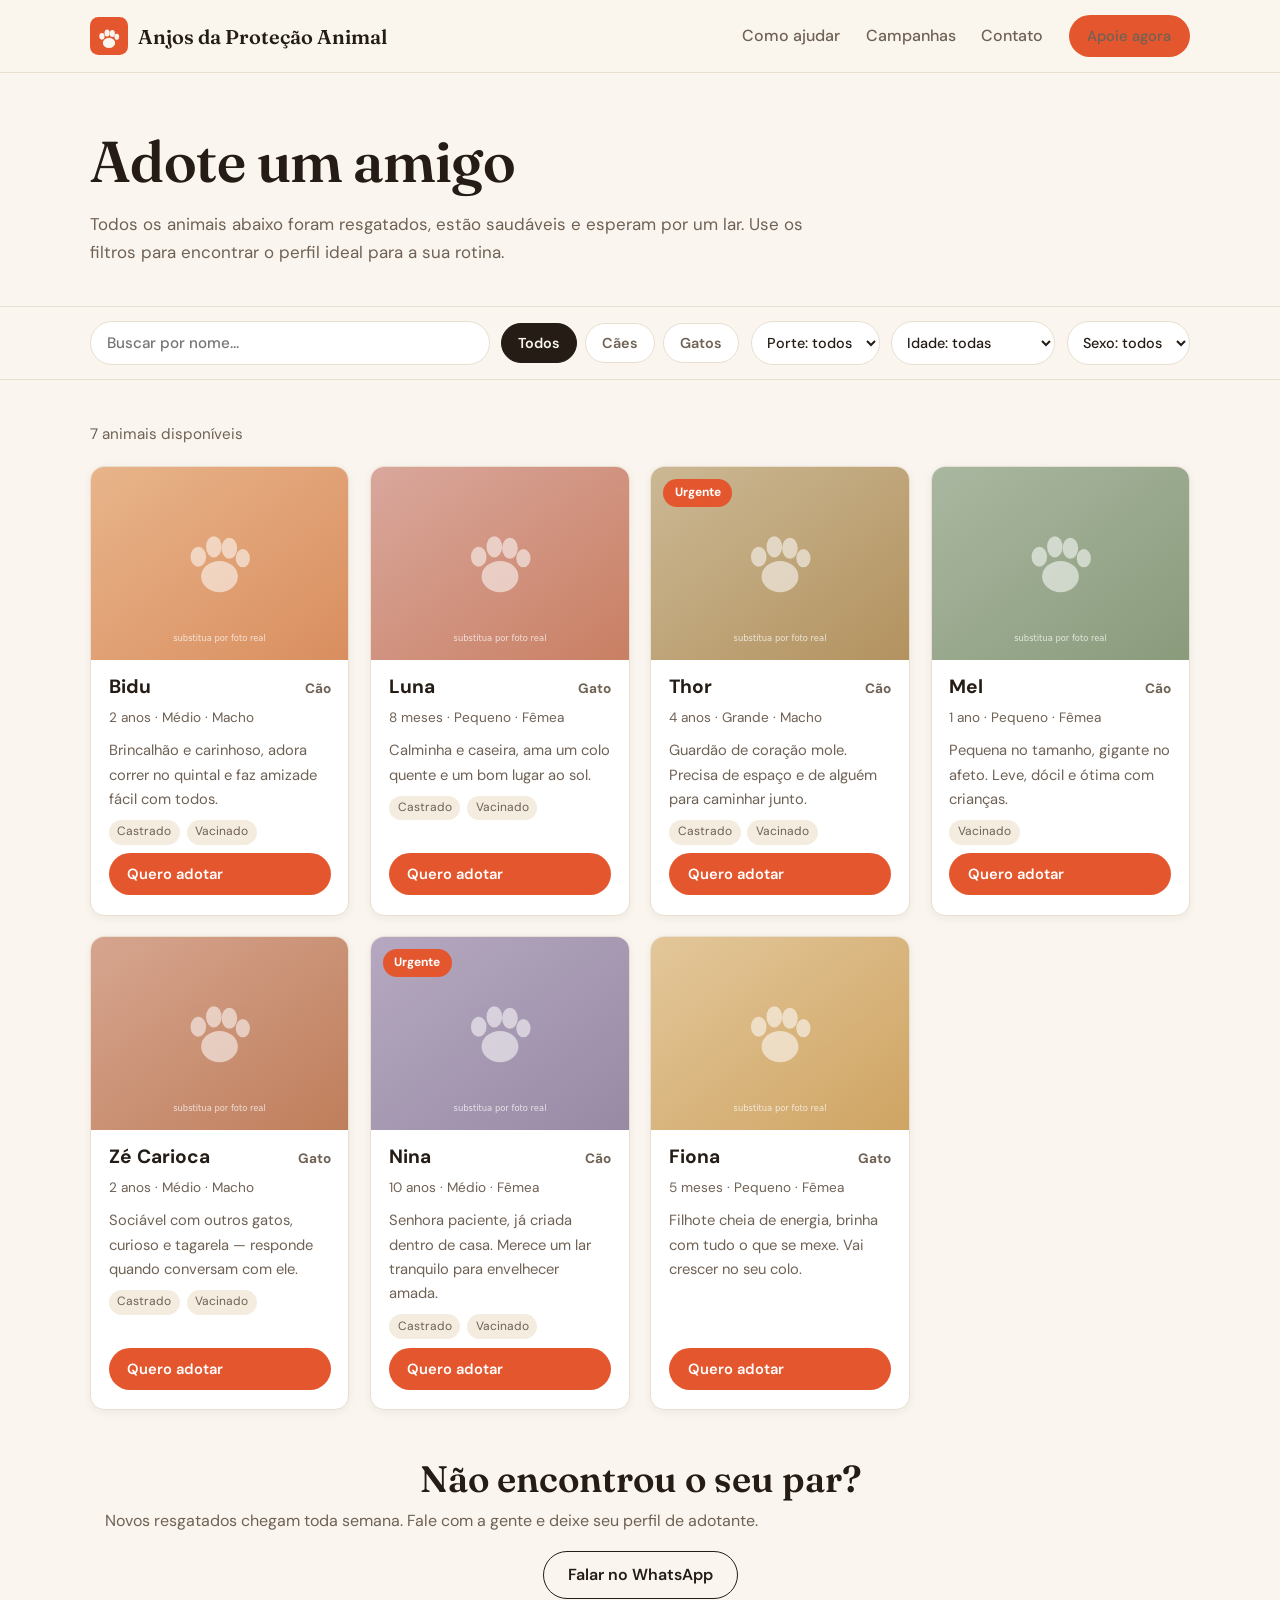
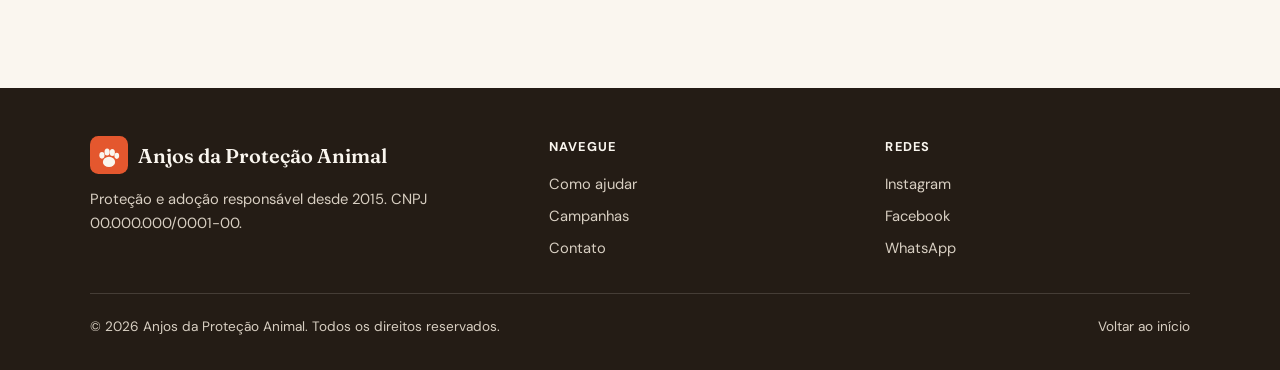
==== adocao.html @ 3531aead "Site ONG Anjos da Proteção Animal: landing page, vitrine de adoção e documentação" ====
<!DOCTYPE html>
<html lang="pt-BR">
<head>
  <meta charset="UTF-8">
  <meta name="viewport" content="width=device-width, initial-scale=1.0">
  <title>Adoções — Anjos da Proteção Animal</title>
  <meta name="description" content="Conheça os cães e gatos resgatados pela ONG que estão disponíveis para adoção responsável.">
  <link rel="icon" type="image/svg+xml" href="assets/img/favicon.svg">
  <link rel="preconnect" href="https://fonts.googleapis.com">
  <link rel="preconnect" href="https://fonts.gstatic.com" crossorigin>
  <link href="https://fonts.googleapis.com/css2?family=Fraunces:ital,wght@0,400;0,600;1,400;1,600&family=DM+Sans:wght@400;500;700&display=swap" rel="stylesheet">
  <link rel="stylesheet" href="css/style.css">
</head>
<body>

  <!-- ============ Cabeçalho ============ -->
  <header class="topo">
    <div class="container topo-inner">
      <a class="marca" href="index.html">
        <img src="assets/img/favicon.svg" alt="Logotipo da ONG">
        <span data-ong-nome>Anjos da Proteção Animal</span>
      </a>
      <nav aria-label="Navegação principal">
        <button class="btn-menu-mobile" data-btn-menu aria-expanded="false" aria-label="Abrir menu">
          <svg width="26" height="26" viewBox="0 0 24 24" fill="none" stroke="currentColor" stroke-width="2" stroke-linecap="round"><path d="M4 7h16M4 12h16M4 17h16"/></svg>
        </button>
        <ul class="menu" data-menu>
          <li><a href="index.html#como-ajudar">Como ajudar</a></li>
          <li><a href="index.html#campanhas">Campanhas</a></li>
          <li><a href="index.html#contato">Contato</a></li>
          <li><a class="btn btn-primary btn-sm" href="index.html#doar">Apoie agora</a></li>
        </ul>
      </nav>
    </div>
  </header>

  <main>
    <!-- ============ Cabeçalho da página ============ -->
    <section class="pagina-head">
      <div class="container">
        <h1>Adote um amigo</h1>
        <p class="lede">
          Todos os animais abaixo foram resgatados, estão saudáveis e esperam
          por um lar. Use os filtros para encontrar o perfil ideal para a sua rotina.
        </p>
      </div>
    </section>

    <!-- ============ Barra de filtros ============ -->
    <div class="filtros" role="search" aria-label="Filtros da vitrine de adoção">
      <div class="container filtros-inner">
        <input class="busca" data-f-busca type="search" placeholder="Buscar por nome..." aria-label="Buscar animal por nome">

        <div class="chips" role="group" aria-label="Filtrar por espécie">
          <button class="chip" data-f-especie="todos" aria-pressed="true">Todos</button>
          <button class="chip" data-f-especie="cao" aria-pressed="false">Cães</button>
          <button class="chip" data-f-especie="gato" aria-pressed="false">Gatos</button>
        </div>

        <select data-f-porte aria-label="Filtrar por porte">
          <option value="todos">Porte: todos</option>
          <option value="pequeno">Pequeno</option>
          <option value="medio">Médio</option>
          <option value="grande">Grande</option>
        </select>

        <select data-f-faixa aria-label="Filtrar por faixa de idade">
          <option value="todos">Idade: todas</option>
          <option value="filhote">Filhote (até 1 ano)</option>
          <option value="adulto">Adulto</option>
          <option value="idoso">Sênior (8+ anos)</option>
        </select>

        <select data-f-sexo aria-label="Filtrar por sexo">
          <option value="todos">Sexo: todos</option>
          <option value="femea">Fêmea</option>
          <option value="macho">Macho</option>
        </select>
      </div>
    </div>

    <!-- ============ Vitrine completa ============ -->
    <section style="padding-top:1rem">
      <div class="container">
        <p class="resultado-info" data-contador aria-live="polite">Carregando...</p>
        <!-- Cards preenchidos automaticamente por js/app.js. -->
        <div class="vitrine-grid" data-vitrine-completa>
          <div class="skeleton"></div><div class="skeleton"></div><div class="skeleton"></div>
          <div class="skeleton"></div><div class="skeleton"></div><div class="skeleton"></div>
        </div>

        <div style="margin-top:3rem;text-align:center">
          <h2 style="margin-bottom:.5rem">Não encontrou o seu par?</h2>
          <p style="color:var(--muted)">Novos resgatados chegam toda semana. Fale com a gente e deixe seu perfil de adotante.</p>
          <a class="btn btn-outline" data-whatsapp-link style="margin-top:1rem;display:inline-flex" href="#" target="_blank" rel="noopener">Falar no WhatsApp</a>
        </div>
      </div>
    </section>
  </main>

  <!-- ============ Rodapé ============ -->
  <footer class="rodape">
    <div class="container">
      <div class="rodape-grid">
        <div>
          <a class="marca" href="index.html">
            <img src="assets/img/favicon.svg" alt="">
            <span data-ong-nome>Anjos da Proteção Animal</span>
          </a>
          <p>Proteção e adoção responsável desde <span data-desde>2015</span>. CNPJ <span data-cnpj></span>.</p>
        </div>
        <div>
          <h4>Navegue</h4>
          <ul>
            <li><a href="index.html#como-ajudar">Como ajudar</a></li>
            <li><a href="index.html#campanhas">Campanhas</a></li>
            <li><a href="index.html#contato">Contato</a></li>
          </ul>
        </div>
        <div>
          <h4>Redes</h4>
          <ul>
            <li><a href="https://instagram.com/anjosdaprotecaoanimal" target="_blank" rel="noopener">Instagram</a></li>
            <li><a href="https://facebook.com/anjosdaprotecaoanimal" target="_blank" rel="noopener">Facebook</a></li>
            <li><a data-whatsapp-link href="#" target="_blank" rel="noopener">WhatsApp</a></li>
          </ul>
        </div>
      </div>
      <div class="base">
        <span>© <span data-ano-atual></span> <span data-ong-nome>Anjos da Proteção Animal</span>. Todos os direitos reservados.</span>
        <span><a href="index.html" style="text-decoration:none">Voltar ao início</a></span>
      </div>
    </div>
  </footer>

  <script src="js/config.js"></script>
  <script src="js/data.js"></script>
  <script src="js/app.js"></script>
</body>
</html>
---- css/style.css ----
/* ============================================================
   ANJOS DA PROTEÇÃO ANIMAL — folha de estilo principal
   Design system:
   - Fundo creme, acento terracota, texto marrom-tinta
   - Títulos: Fraunces | Corpo: DM Sans
   - Para trocar as cores do site, edite APENAS o bloco :root
   ============================================================ */

/* ---------- Tokens (cores, fontes, espaçamentos) ---------- */
:root {
  --bg:        #FAF6EF;   /* fundo geral */
  --surface:   #FFFFFF;   /* fundo de cards */
  --surface-2: #F3ECDF;   /* faixas alternadas */
  --ink:       #241C15;   /* texto principal */
  --muted:     #6F6154;   /* texto secundário */
  --border:    #E9DFD0;   /* bordas suaves */
  --accent:    #E4572E;   /* terracota: botões e destaques */
  --accent-strong: #C33F1B; /* terracota escuro (hover) */
  --accent-soft: #FBE9E1; /* fundo de destaque claro */
  --green:     #2E6E4E;   /* status "adotado" / sucesso */
  --green-soft: #E7F1EA;
  --radius:    14px;
  --shadow:    0 2px 10px rgba(36, 28, 21, 0.06);
  --shadow-lift: 0 10px 28px rgba(36, 28, 21, 0.12);
  --font-head: "Fraunces", Georgia, serif;
  --font-body: "DM Sans", system-ui, sans-serif;
  --container: 1100px;
}

/* ---------- Base ---------- */
* { box-sizing: border-box; margin: 0; padding: 0; }

html { scroll-behavior: smooth; }

body {
  font-family: var(--font-body);
  font-size: 1rem;
  line-height: 1.65;
  color: var(--ink);
  background: var(--bg);
  -webkit-font-smoothing: antialiased;
}

h1, h2, h3 { font-family: var(--font-head); font-weight: 600; line-height: 1.15; text-wrap: balance; }

h1 { font-size: clamp(2.3rem, 5.2vw, 3.6rem); letter-spacing: -0.01em; }
h2 { font-size: clamp(1.7rem, 3.2vw, 2.3rem); }
h3 { font-size: 1.2rem; font-family: var(--font-body); font-weight: 700; }

p  { max-width: 62ch; }
img { max-width: 100%; display: block; }
a  { color: inherit; }

section { padding: clamp(3.5rem, 7vw, 6rem) 0; }

.container {
  width: min(var(--container), 100% - 2.5rem);
  margin-inline: auto;
}

.lede { color: var(--muted); font-size: 1.06rem; margin-top: 1rem; }

.section-head { margin-bottom: 2.5rem; }
.section-head p { margin-top: 0.6rem; color: var(--muted); }

/* ---------- Botões ---------- */
.btn {
  display: inline-flex;
  align-items: center;
  gap: 0.5rem;
  min-height: 48px;
  padding: 0 1.5rem;
  border-radius: 999px;
  border: 1.5px solid transparent;
  font: 600 1rem var(--font-body);
  text-decoration: none;
  cursor: pointer;
  transition: background 0.15s ease, color 0.15s ease, border-color 0.15s ease, transform 0.15s ease;
}
.btn:active { transform: translateY(1px); }

.btn-primary { background: var(--accent); color: #fff; }
.btn-primary:hover { background: var(--accent-strong); }

.btn-outline { border-color: var(--ink); color: var(--ink); background: transparent; }
.btn-outline:hover { background: var(--ink); color: var(--bg); }

.btn-ghost { border-color: var(--border); color: var(--ink); background: var(--surface); }
.btn-ghost:hover { border-color: var(--accent); color: var(--accent); }

.btn-sm { min-height: 42px; padding: 0 1.1rem; font-size: 0.92rem; }

a:focus-visible, button:focus-visible, input:focus-visible,
select:focus-visible, textarea:focus-visible {
  outline: 3px solid var(--accent);
  outline-offset: 2px;
}

/* ---------- Cabeçalho / navegação ---------- */
.topo {
  position: sticky;
  top: 0;
  z-index: 50;
  background: rgba(250, 246, 239, 0.94);
  border-bottom: 1px solid var(--border);
}
.topo-inner {
  display: flex;
  align-items: center;
  justify-content: space-between;
  gap: 1rem;
  min-height: 72px;
}
.marca {
  display: flex;
  align-items: center;
  gap: 0.6rem;
  text-decoration: none;
  font-family: var(--font-head);
  font-weight: 600;
  font-size: 1.25rem;
}
.marca img { width: 38px; height: 38px; }

.menu {
  display: flex;
  align-items: center;
  gap: 1.6rem;
  list-style: none;
}
.menu a {
  text-decoration: none;
  font-weight: 500;
  color: var(--muted);
  transition: color 0.15s ease;
}
.menu a:hover { color: var(--ink); }

.btn-menu-mobile {
  display: none;
  background: none;
  border: none;
  padding: 0.6rem;
  cursor: pointer;
  color: var(--ink);
}
.btn-menu-mobile svg { display: block; }

/* ---------- Hero ---------- */
.hero { padding: clamp(3rem, 6vw, 5rem) 0 clamp(3rem, 6vw, 4.5rem); }
.hero-grid {
  display: grid;
  grid-template-columns: 1.15fr 0.85fr;
  gap: clamp(2rem, 5vw, 4.5rem);
  align-items: center;
}
.hero .tagline {
  display: inline-block;
  background: var(--accent-soft);
  color: var(--accent-strong);
  font-weight: 700;
  font-size: 0.85rem;
  padding: 0.3rem 0.9rem;
  border-radius: 999px;
  margin-bottom: 1.2rem;
}
.hero h1 em { font-style: italic; color: var(--accent); }
.hero-cta {
  display: flex;
  flex-wrap: wrap;
  gap: 0.9rem;
  margin-top: 2rem;
}
.hero-nota { margin-top: 1.4rem; font-size: 0.92rem; color: var(--muted); }

.hero-fig {
  display: grid;
  grid-template-columns: 1.2fr 1fr;
  grid-template-rows: 1fr 1fr;
  gap: 0.9rem;
  min-height: 420px;
}
.hero-fig figure { overflow: hidden; border-radius: var(--radius); box-shadow: var(--shadow); }
.hero-fig img { width: 100%; height: 100%; object-fit: cover; }
.hero-fig figure:first-child { grid-row: 1 / span 2; }

/* ---------- Faixa de impacto ---------- */
.impacto {
  background: var(--surface-2);
  border-block: 1px solid var(--border);
  padding: 2rem 0;
}
.impacto ul {
  list-style: none;
  display: grid;
  grid-template-columns: repeat(3, 1fr);
  gap: 1.5rem;
  text-align: center;
}
.impacto strong {
  display: block;
  font-family: var(--font-head);
  font-size: clamp(1.6rem, 3vw, 2.1rem);
  color: var(--accent);
}
.impacto span { font-size: 0.92rem; color: var(--muted); }

/* ---------- Como ajudar ---------- */
.ajudar-grid {
  display: grid;
  grid-template-columns: repeat(2, 1fr);
  gap: 1.2rem;
}
.ajudar-card {
  background: var(--surface);
  border: 1px solid var(--border);
  border-radius: var(--radius);
  padding: 1.8rem;
  box-shadow: var(--shadow);
  display: flex;
  flex-direction: column;
  gap: 0.7rem;
}
.ajudar-card.destaque {
  grid-column: 1 / -1;
  flex-direction: row;
  align-items: center;
  gap: 2rem;
  background: var(--surface);
}
.ajudar-card.destaque .ajudar-foto {
  flex: 0 0 220px;
  border-radius: var(--radius);
  overflow: hidden;
}
.ajudar-card.destaque .ajudar-foto img { height: 100%; object-fit: cover; }
.ajudar-card .rotulo {
  font-size: 0.78rem;
  font-weight: 700;
  letter-spacing: 0.08em;
  text-transform: uppercase;
  color: var(--accent);
}
.ajudar-card p { color: var(--muted); font-size: 0.97rem; }
.ajudar-card .btn { margin-top: auto; align-self: flex-start; }

/* ---------- Cards de animais (vitrine) ---------- */
.vitrine-grid {
  display: grid;
  grid-template-columns: repeat(auto-fill, minmax(250px, 1fr));
  gap: 1.3rem;
}
.card-animal {
  background: var(--surface);
  border: 1px solid var(--border);
  border-radius: var(--radius);
  overflow: hidden;
  display: flex;
  flex-direction: column;
  box-shadow: var(--shadow);
  transition: box-shadow 0.18s ease, transform 0.18s ease;
}
.card-animal:hover { box-shadow: var(--shadow-lift); transform: translateY(-3px); }
.card-animal .foto {
  position: relative;
  aspect-ratio: 4 / 3;
  background: var(--surface-2);
}
.card-animal .foto img { width: 100%; height: 100%; object-fit: cover; }
.card-animal .badge {
  position: absolute;
  top: 0.75rem;
  left: 0.75rem;
  font-size: 0.75rem;
  font-weight: 700;
  padding: 0.25rem 0.7rem;
  border-radius: 999px;
  color: #fff;
  background: var(--accent);
}
.card-animal .badge.adotado { background: var(--green); }
.card-animal .corpo { padding: 1rem 1.1rem 1.2rem; display: flex; flex-direction: column; gap: 0.55rem; flex: 1; }
.card-animal h3 { display: flex; align-items: baseline; justify-content: space-between; gap: 0.5rem; }
.card-animal .meta { font-size: 0.85rem; color: var(--muted); }
.card-animal .desc { font-size: 0.92rem; color: var(--muted); }
.card-animal .marcas { display: flex; flex-wrap: wrap; gap: 0.4rem; font-size: 0.75rem; color: var(--muted); }
.card-animal .marcas span { background: var(--surface-2); padding: 0.15rem 0.55rem; border-radius: 999px; }
.card-animal .btn { margin-top: auto; }

/* ---------- Passos da adoção ---------- */
.passos { counter-reset: passo; }
.passos ol {
  list-style: none;
  display: grid;
  grid-template-columns: repeat(4, 1fr);
  gap: 1.5rem;
}
.passos li { position: relative; padding-top: 0.4rem; }
.passos li::before {
  counter-increment: passo;
  content: counter(passo);
  display: inline-flex;
  align-items: center;
  justify-content: center;
  width: 2.2rem;
  height: 2.2rem;
  border-radius: 50%;
  background: var(--accent-soft);
  color: var(--accent-strong);
  font-weight: 700;
  margin-bottom: 0.8rem;
}
.passos h3 { font-size: 1.02rem; margin-bottom: 0.3rem; }
.passos p { font-size: 0.93rem; color: var(--muted); }

/* ---------- Campanhas ---------- */
.faixa-campanhas { background: var(--surface-2); }
.campanha-destaque {
  display: grid;
  grid-template-columns: 1.4fr 1fr;
  gap: 2rem;
  align-items: center;
  background: var(--ink);
  color: var(--bg);
  border-radius: var(--radius);
  padding: clamp(1.6rem, 4vw, 2.6rem);
  margin-bottom: 2rem;
}
.campanha-destaque .rotulo {
  font-size: 0.78rem;
  font-weight: 700;
  letter-spacing: 0.08em;
  text-transform: uppercase;
  color: #F3A085;
  margin-bottom: 0.6rem;
}
.campanha-destaque h3 { font-family: var(--font-head); font-size: clamp(1.4rem, 2.6vw, 1.9rem); font-weight: 600; }
.campanha-destaque p { margin-top: 0.7rem; color: #D8CFC2; font-size: 0.97rem; }
.campanha-destaque .btn-primary { margin-top: 1.4rem; }

.progresso { margin-top: 1.4rem; }
.progresso .barra {
  height: 10px;
  background: rgba(250, 246, 239, 0.2);
  border-radius: 999px;
  overflow: hidden;
}
.progresso .barra > span {
  display: block;
  height: 100%;
  background: var(--accent);
  border-radius: inherit;
}
.progresso small { display: block; margin-top: 0.45rem; color: #D8CFC2; }

.campanhas-lista {
  display: grid;
  grid-template-columns: repeat(auto-fit, minmax(280px, 1fr));
  gap: 1.2rem;
  list-style: none;
}
.campanhas-lista li {
  background: var(--surface);
  border: 1px solid var(--border);
  border-radius: var(--radius);
  padding: 1.4rem;
  box-shadow: var(--shadow);
}
.campanhas-lista .progresso .barra { background: var(--surface-2); }
.campanhas-lista .progresso small { color: var(--muted); }

/* ---------- Contato ---------- */
.contato-grid {
  display: grid;
  grid-template-columns: 0.9fr 1.1fr;
  gap: clamp(2rem, 5vw, 4rem);
}
.contato-info ul { list-style: none; display: grid; gap: 1.1rem; margin-top: 1.6rem; }
.contato-info li { display: flex; gap: 0.8rem; align-items: flex-start; }
.contato-info .ico {
  flex: 0 0 auto;
  width: 40px; height: 40px;
  display: grid; place-items: center;
  background: var(--accent-soft);
  border-radius: 10px;
  color: var(--accent-strong);
}
.contato-info strong { display: block; font-size: 0.95rem; }
.contato-info span { color: var(--muted); font-size: 0.92rem; }

.form-card {
  background: var(--surface);
  border: 1px solid var(--border);
  border-radius: var(--radius);
  padding: clamp(1.4rem, 3vw, 2rem);
  box-shadow: var(--shadow);
}
.form-grid { display: grid; grid-template-columns: 1fr 1fr; gap: 1rem; }
.campo { display: grid; gap: 0.35rem; }
.campo.full { grid-column: 1 / -1; }
.campo label { font-size: 0.88rem; font-weight: 600; }
.campo input, .campo select, .campo textarea {
  font: 400 0.96rem var(--font-body);
  color: var(--ink);
  background: var(--bg);
  border: 1.5px solid var(--border);
  border-radius: 10px;
  padding: 0.7rem 0.9rem;
  width: 100%;
}
.campo textarea { min-height: 130px; resize: vertical; }
.form-card .btn { margin-top: 1.2rem; }
.form-note { margin-top: 0.9rem; font-size: 0.85rem; color: var(--muted); }

/* ---------- Rodapé ---------- */
.rodape { background: var(--ink); color: #D8CFC2; padding: 3rem 0 2rem; }
.rodape-grid {
  display: grid;
  grid-template-columns: 1.4fr 1fr 1fr;
  gap: 2rem;
  margin-bottom: 2rem;
}
.rodape .marca { color: var(--bg); margin-bottom: 0.8rem; }
.rodape p { font-size: 0.92rem; }
.rodape h4 {
  font-size: 0.8rem;
  letter-spacing: 0.1em;
  text-transform: uppercase;
  color: var(--bg);
  margin-bottom: 0.9rem;
}
.rodape ul { list-style: none; display: grid; gap: 0.5rem; font-size: 0.92rem; }
.rodape a { text-decoration: none; color: #D8CFC2; }
.rodape a:hover { color: var(--bg); }
.rodape .base {
  border-top: 1px solid rgba(250, 246, 239, 0.15);
  padding-top: 1.4rem;
  display: flex;
  justify-content: space-between;
  gap: 1rem;
  flex-wrap: wrap;
  font-size: 0.85rem;
}

/* ---------- Página de adoção: filtros ---------- */
.pagina-head { padding: clamp(2.2rem, 5vw, 3.5rem) 0 clamp(1.5rem, 3vw, 2.5rem); }
.filtros {
  position: sticky;
  top: 71px;
  z-index: 40;
  background: var(--bg);
  border-block: 1px solid var(--border);
  padding: 0.9rem 0;
}
.filtros-inner {
  display: flex;
  flex-wrap: wrap;
  align-items: center;
  gap: 0.7rem;
}
.filtros .busca {
  flex: 1 1 200px;
  min-height: 44px;
  font: 500 0.95rem var(--font-body);
  color: var(--ink);
  background: var(--surface);
  border: 1.5px solid var(--border);
  border-radius: 999px;
  padding: 0 1rem;
}
.chips { display: flex; gap: 0.5rem; }
.chip {
  min-height: 40px;
  padding: 0 1rem;
  border-radius: 999px;
  border: 1.5px solid var(--border);
  background: var(--surface);
  font: 600 0.9rem var(--font-body);
  color: var(--muted);
  cursor: pointer;
  transition: all 0.15s ease;
}
.chip[aria-pressed="true"] { background: var(--ink); border-color: var(--ink); color: var(--bg); }
.filtros select {
  min-height: 44px;
  border-radius: 999px;
  border: 1.5px solid var(--border);
  background: var(--surface);
  font: 500 0.9rem var(--font-body);
  color: var(--ink);
  padding: 0 0.7rem;
}
.resultado-info { margin: 1.6rem 0 1.2rem; color: var(--muted); font-size: 0.95rem; }

.vazio {
  text-align: center;
  padding: 4rem 1rem;
  color: var(--muted);
  border: 1.5px dashed var(--border);
  border-radius: var(--radius);
}
.vazio strong { font-family: var(--font-head); font-size: 1.3rem; color: var(--ink); display: block; margin-bottom: 0.4rem; }

/* ---------- Estado vazio de carregamento ---------- */
.skeleton {
  border-radius: var(--radius);
  background: linear-gradient(100deg, var(--surface-2) 40%, #FBF8F2 50%, var(--surface-2) 60%);
  background-size: 200% 100%;
  animation: brilho 1.2s infinite;
  aspect-ratio: 4 / 5;
}
@keyframes brilho { to { background-position: -200% 0; } }

/* ---------- Animação de entrada (respeita reduced-motion) ---------- */
.reveal { opacity: 0; transform: translateY(16px); transition: opacity 0.5s ease, transform 0.5s ease; }
.reveal.visivel { opacity: 1; transform: none; }
@media (prefers-reduced-motion: reduce) {
  html { scroll-behavior: auto; }
  .reveal { opacity: 1; transform: none; transition: none; }
  .skeleton { animation: none; }
  .card-animal:hover, .btn, .btn:active { transition: none; transform: none; }
}

/* ---------- Responsivo ---------- */
@media (max-width: 900px) {
  .hero-grid, .contato-grid, .campanha-destaque { grid-template-columns: 1fr; }
  .hero-fig { min-height: 300px; }
  .passos ol { grid-template-columns: repeat(2, 1fr); }
  .ajudar-card.destaque { flex-direction: column; align-items: flex-start; gap: 1rem; }
  .ajudar-card.destaque .ajudar-foto { flex-basis: auto; width: 100%; }
  .rodape-grid { grid-template-columns: 1fr 1fr; }

  .menu {
    position: absolute;
    top: 100%;
    left: 0; right: 0;
    flex-direction: column;
    align-items: stretch;
    gap: 0;
    background: var(--bg);
    border-bottom: 1px solid var(--border);
    padding: 0.5rem 1.25rem 1rem;
    display: none;
  }
  .menu.aberto { display: flex; }
  .menu a { display: block; padding: 0.85rem 0; border-bottom: 1px solid var(--border); }
  .menu li:last-child a { border-bottom: none; }
  .menu li:last-child { margin-top: 0.8rem; }
  .btn-menu-mobile { display: block; }
}
@media (max-width: 640px) {
  .impacto ul { grid-template-columns: 1fr; gap: 1rem; }
  .ajudar-grid, .form-grid, .passos ol, .rodape-grid { grid-template-columns: 1fr; }
  .hero-fig { grid-template-columns: 1fr 1fr; grid-template-rows: 160px 160px; }
  .filtros-inner { gap: 0.5rem; }
}
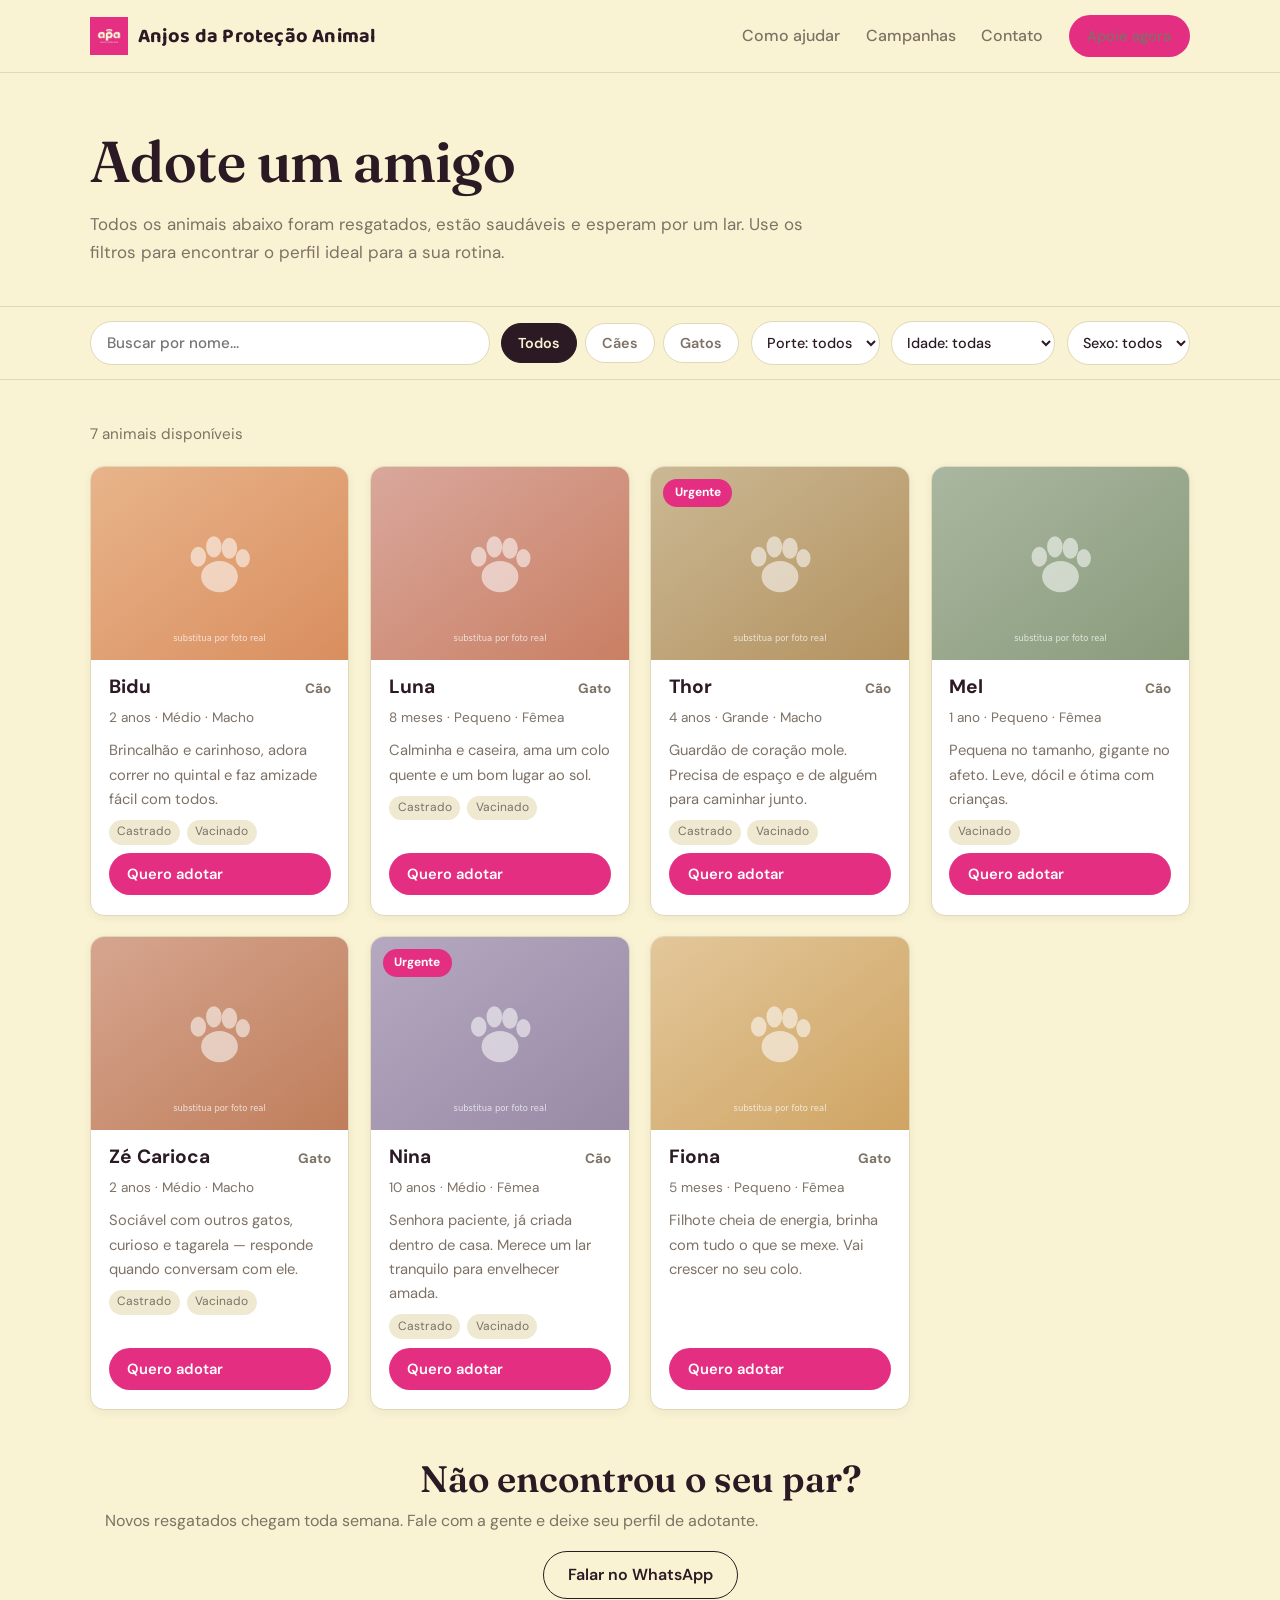
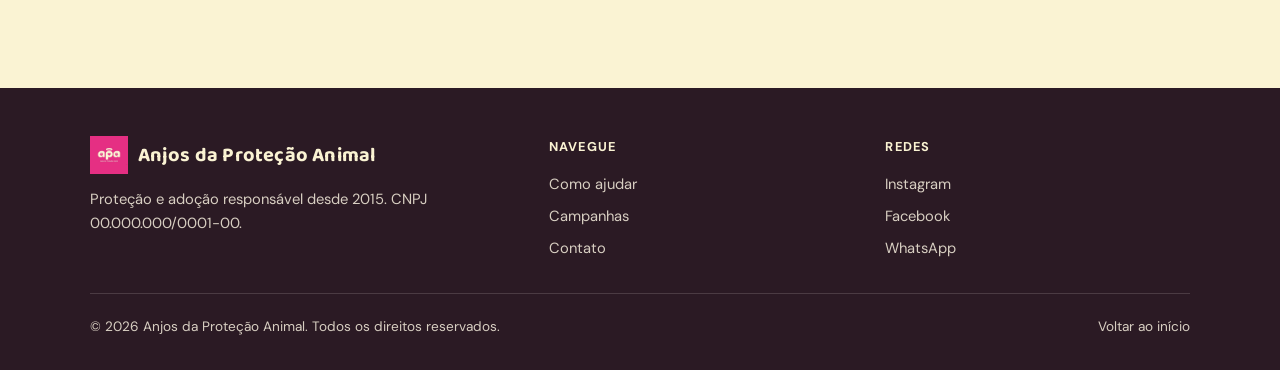
==== commit 3c68ba21: "Rebrand visual: paleta e logo extraídas da imagem oficial (magenta/creme) e fonte Baloo 2 na marca" ====
--- a/adocao.html
+++ b/adocao.html
@@ -8,7 +8,7 @@
   <link rel="icon" type="image/svg+xml" href="assets/img/favicon.svg">
   <link rel="preconnect" href="https://fonts.googleapis.com">
   <link rel="preconnect" href="https://fonts.gstatic.com" crossorigin>
-  <link href="https://fonts.googleapis.com/css2?family=Fraunces:ital,wght@0,400;0,600;1,400;1,600&family=DM+Sans:wght@400;500;700&display=swap" rel="stylesheet">
+  <link href="https://fonts.googleapis.com/css2?family=Baloo+2:wght@600;700&family=Fraunces:ital,wght@0,400;0,600;1,400;1,600&family=DM+Sans:wght@400;500;700&display=swap" rel="stylesheet">
   <link rel="stylesheet" href="css/style.css">
 </head>
 <body>
@@ -17,7 +17,7 @@
   <header class="topo">
     <div class="container topo-inner">
       <a class="marca" href="index.html">
-        <img src="assets/img/favicon.svg" alt="Logotipo da ONG">
+        <img src="assets/img/logo.webp" alt="Logotipo da ONG">
         <span data-ong-nome>Anjos da Proteção Animal</span>
       </a>
       <nav aria-label="Navegação principal">
@@ -104,7 +104,7 @@
       <div class="rodape-grid">
         <div>
           <a class="marca" href="index.html">
-            <img src="assets/img/favicon.svg" alt="">
+            <img src="assets/img/logo.webp" alt="">
             <span data-ong-nome>Anjos da Proteção Animal</span>
           </a>
           <p>Proteção e adoção responsável desde <span data-desde>2015</span>. CNPJ <span data-cnpj></span>.</p>
--- a/css/style.css
+++ b/css/style.css
@@ -1,28 +1,30 @@
 /* ============================================================
    ANJOS DA PROTEÇÃO ANIMAL — folha de estilo principal
    Design system:
-   - Fundo creme, acento terracota, texto marrom-tinta
-   - Títulos: Fraunces | Corpo: DM Sans
+   - Paleta extraída da logo: magenta #E42E82, creme #FAF3D3
+   - Marca: Baloo 2 | Títulos: Fraunces | Corpo: DM Sans
    - Para trocar as cores do site, edite APENAS o bloco :root
    ============================================================ */
 
 /* ---------- Tokens (cores, fontes, espaçamentos) ---------- */
+/* Paleta extraída da logo oficial (assets/img/logo.webp) */
 :root {
-  --bg:        #FAF6EF;   /* fundo geral */
+  --bg:        #FAF3D3;   /* fundo geral (creme da logo) */
   --surface:   #FFFFFF;   /* fundo de cards */
-  --surface-2: #F3ECDF;   /* faixas alternadas */
-  --ink:       #241C15;   /* texto principal */
-  --muted:     #6F6154;   /* texto secundário */
-  --border:    #E9DFD0;   /* bordas suaves */
-  --accent:    #E4572E;   /* terracota: botões e destaques */
-  --accent-strong: #C33F1B; /* terracota escuro (hover) */
-  --accent-soft: #FBE9E1; /* fundo de destaque claro */
+  --surface-2: #EFE9D2;   /* faixas alternadas */
+  --ink:       #2B1A24;   /* texto principal (ameixa escura) */
+  --muted:     #7E7165;   /* texto secundário */
+  --border:    #DFD8B9;   /* bordas suaves */
+  --accent:    #E42E82;   /* magenta da logo: botões e destaques */
+  --accent-strong: #B62467; /* magenta escuro (hover) */
+  --accent-soft: #FBE1ED; /* fundo de destaque claro */
   --green:     #2E6E4E;   /* status "adotado" / sucesso */
   --green-soft: #E7F1EA;
   --radius:    14px;
   --shadow:    0 2px 10px rgba(36, 28, 21, 0.06);
   --shadow-lift: 0 10px 28px rgba(36, 28, 21, 0.12);
   --font-head: "Fraunces", Georgia, serif;
+  --font-marca: "Baloo 2", var(--font-body);
   --font-body: "DM Sans", system-ui, sans-serif;
   --container: 1100px;
 }
@@ -101,7 +103,7 @@
   position: sticky;
   top: 0;
   z-index: 50;
-  background: rgba(250, 246, 239, 0.94);
+  background: rgba(250, 243, 211, 0.94);
   border-bottom: 1px solid var(--border);
 }
 .topo-inner {
@@ -116,9 +118,10 @@
   align-items: center;
   gap: 0.6rem;
   text-decoration: none;
-  font-family: var(--font-head);
-  font-weight: 600;
+  font-family: var(--font-marca);
+  font-weight: 700;
   font-size: 1.25rem;
+  letter-spacing: 0.01em;
 }
 .marca img { width: 38px; height: 38px; }
 
@@ -331,7 +334,7 @@
   font-weight: 700;
   letter-spacing: 0.08em;
   text-transform: uppercase;
-  color: #F3A085;
+  color: #F08CBA;
   margin-bottom: 0.6rem;
 }
 .campanha-destaque h3 { font-family: var(--font-head); font-size: clamp(1.4rem, 2.6vw, 1.9rem); font-weight: 600; }
@@ -504,7 +507,7 @@
 /* ---------- Estado vazio de carregamento ---------- */
 .skeleton {
   border-radius: var(--radius);
-  background: linear-gradient(100deg, var(--surface-2) 40%, #FBF8F2 50%, var(--surface-2) 60%);
+  background: linear-gradient(100deg, var(--surface-2) 40%, #FDFAEB 50%, var(--surface-2) 60%);
   background-size: 200% 100%;
   animation: brilho 1.2s infinite;
   aspect-ratio: 4 / 5;
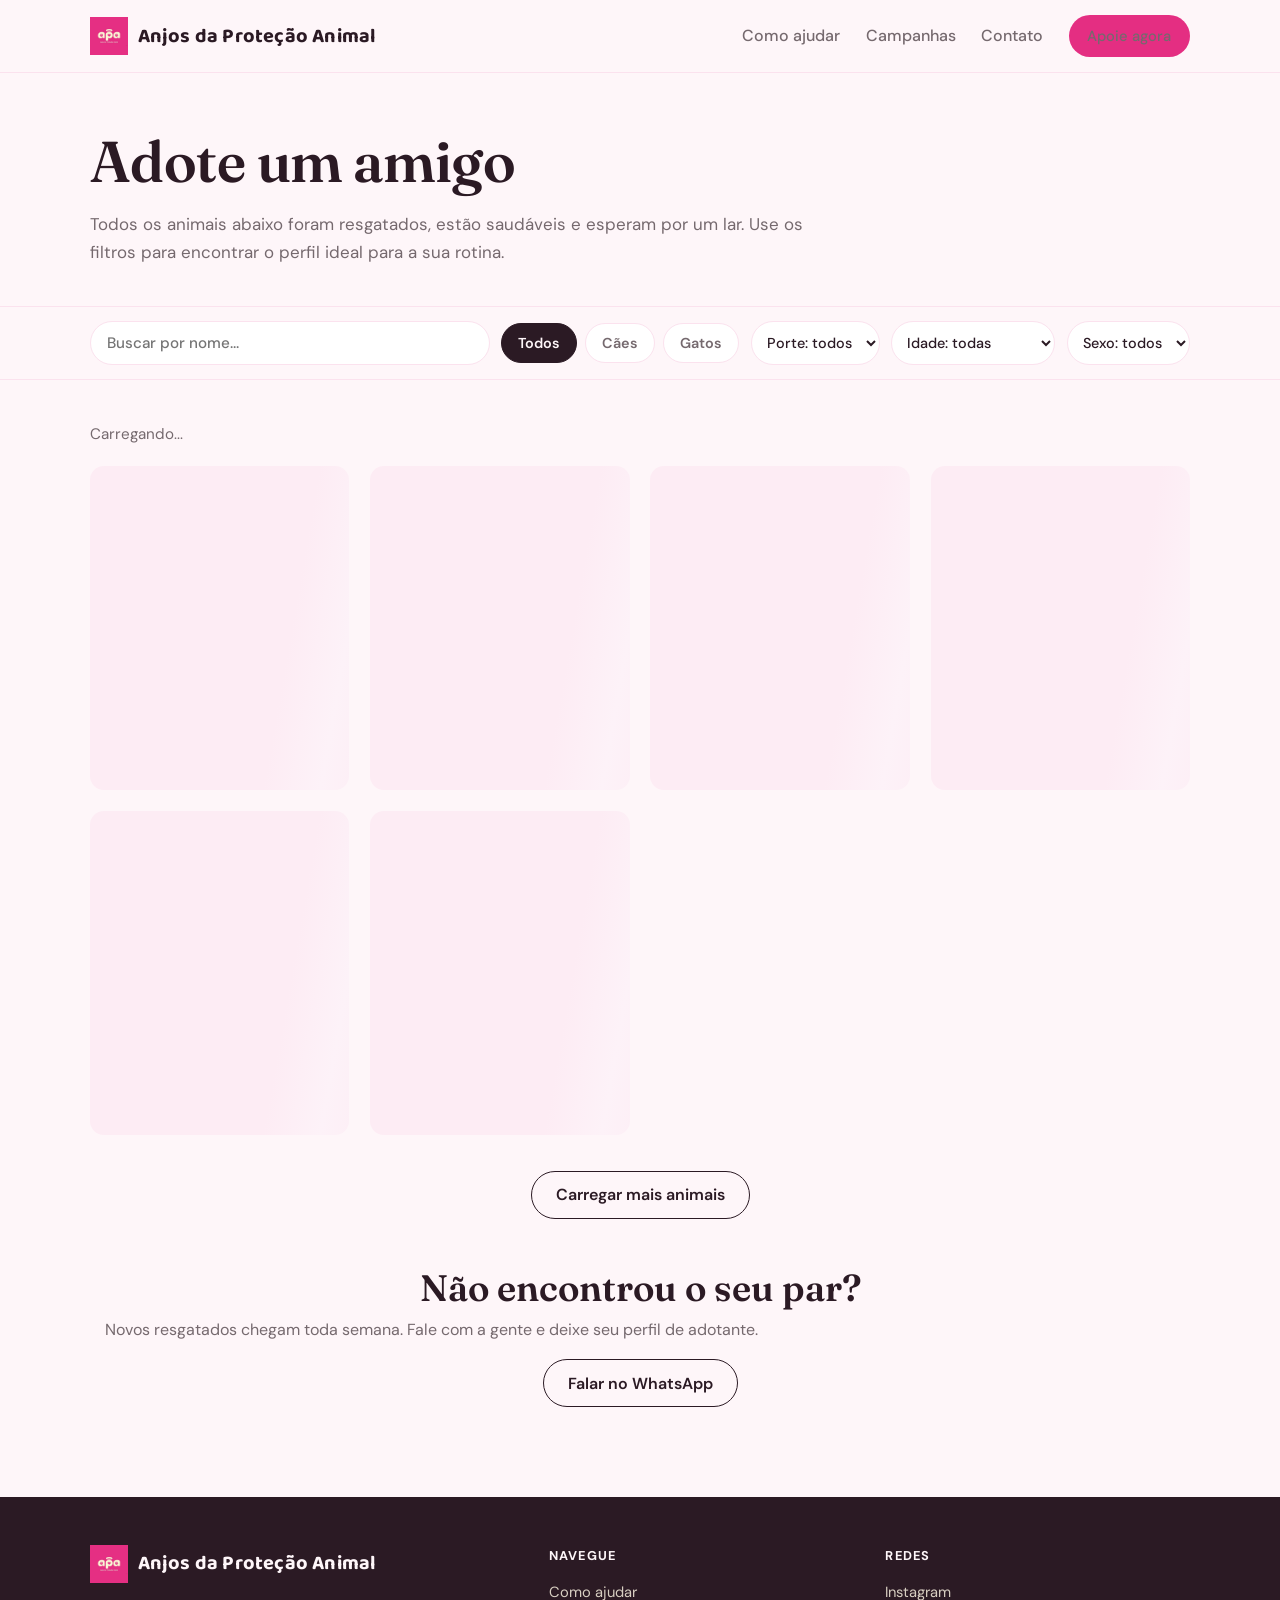
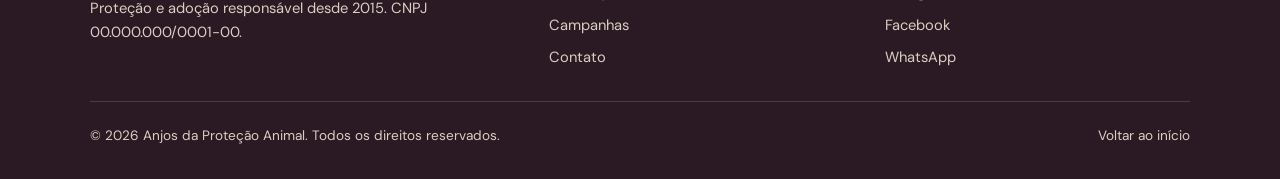
==== commit 27b18d61: "Cards com dados relevantes não sensíveis, manifesto de fotos com botão de adicionar fotografia, CTA " ====
--- a/adocao.html
+++ b/adocao.html
@@ -83,10 +83,14 @@
     <section style="padding-top:1rem">
       <div class="container">
         <p class="resultado-info" data-contador aria-live="polite">Carregando...</p>
-        <!-- Cards preenchidos automaticamente por js/app.js. -->
+        <!-- Cards preenchidos automaticamente por js/app.js, em lotes
+             (12 por vez) para não sobrecarregar a página. -->
         <div class="vitrine-grid" data-vitrine-completa>
           <div class="skeleton"></div><div class="skeleton"></div><div class="skeleton"></div>
           <div class="skeleton"></div><div class="skeleton"></div><div class="skeleton"></div>
+        </div>
+        <div class="vitrine-rodape">
+          <button class="btn btn-outline" type="button" data-btn-carregar-mais hidden>Carregar mais animais</button>
         </div>
 
         <div style="margin-top:3rem;text-align:center">
--- a/css/style.css
+++ b/css/style.css
@@ -1,7 +1,7 @@
 /* ============================================================
    ANJOS DA PROTEÇÃO ANIMAL — folha de estilo principal
    Design system:
-   - Paleta extraída da logo: magenta #E42E82, creme #FAF3D3
+   - Paleta extraída da logo: magenta #E42E82 sobre fundo rosado suave
    - Marca: Baloo 2 | Títulos: Fraunces | Corpo: DM Sans
    - Para trocar as cores do site, edite APENAS o bloco :root
    ============================================================ */
@@ -9,12 +9,12 @@
 /* ---------- Tokens (cores, fontes, espaçamentos) ---------- */
 /* Paleta extraída da logo oficial (assets/img/logo.webp) */
 :root {
-  --bg:        #FAF3D3;   /* fundo geral (creme da logo) */
+  --bg:        #FEF6F9;   /* fundo geral (branco rosado suave) */
   --surface:   #FFFFFF;   /* fundo de cards */
-  --surface-2: #EFE9D2;   /* faixas alternadas */
+  --surface-2: #FDECF4;   /* faixas alternadas */
   --ink:       #2B1A24;   /* texto principal (ameixa escura) */
-  --muted:     #7E7165;   /* texto secundário */
-  --border:    #DFD8B9;   /* bordas suaves */
+  --muted:     #75696E;   /* texto secundário */
+  --border:    #FBE2EE;   /* bordas suaves */
   --accent:    #E42E82;   /* magenta da logo: botões e destaques */
   --accent-strong: #B62467; /* magenta escuro (hover) */
   --accent-soft: #FBE1ED; /* fundo de destaque claro */
@@ -103,7 +103,7 @@
   position: sticky;
   top: 0;
   z-index: 50;
-  background: rgba(250, 243, 211, 0.94);
+  background: rgba(254, 246, 249, 0.94);
   border-bottom: 1px solid var(--border);
 }
 .topo-inner {
@@ -242,7 +242,7 @@
   font-weight: 700;
   letter-spacing: 0.08em;
   text-transform: uppercase;
-  color: var(--accent);
+  color: var(--accent-strong);
 }
 .ajudar-card p { color: var(--muted); font-size: 0.97rem; }
 .ajudar-card .btn { margin-top: auto; align-self: flex-start; }
@@ -288,7 +288,24 @@
 .card-animal .desc { font-size: 0.92rem; color: var(--muted); }
 .card-animal .marcas { display: flex; flex-wrap: wrap; gap: 0.4rem; font-size: 0.75rem; color: var(--muted); }
 .card-animal .marcas span { background: var(--surface-2); padding: 0.15rem 0.55rem; border-radius: 999px; }
-.card-animal .btn { margin-top: auto; }
+.card-animal .card-acoes {
+  margin-top: auto;
+  display: flex;
+  flex-wrap: wrap;
+  gap: 0.5rem;
+}
+.card-animal .marcas .sem-foto {
+  background: var(--accent-soft);
+  color: var(--accent-strong);
+  font-weight: 600;
+}
+
+/* ---------- Rodapé das vitrines (CTA / carregar mais) ---------- */
+.vitrine-rodape {
+  margin-top: 2.2rem;
+  display: flex;
+  justify-content: center;
+}
 
 /* ---------- Passos da adoção ---------- */
 .passos { counter-reset: passo; }
@@ -507,7 +524,7 @@
 /* ---------- Estado vazio de carregamento ---------- */
 .skeleton {
   border-radius: var(--radius);
-  background: linear-gradient(100deg, var(--surface-2) 40%, #FDFAEB 50%, var(--surface-2) 60%);
+  background: linear-gradient(100deg, var(--surface-2) 40%, #FDF2F8 50%, var(--surface-2) 60%);
   background-size: 200% 100%;
   animation: brilho 1.2s infinite;
   aspect-ratio: 4 / 5;
